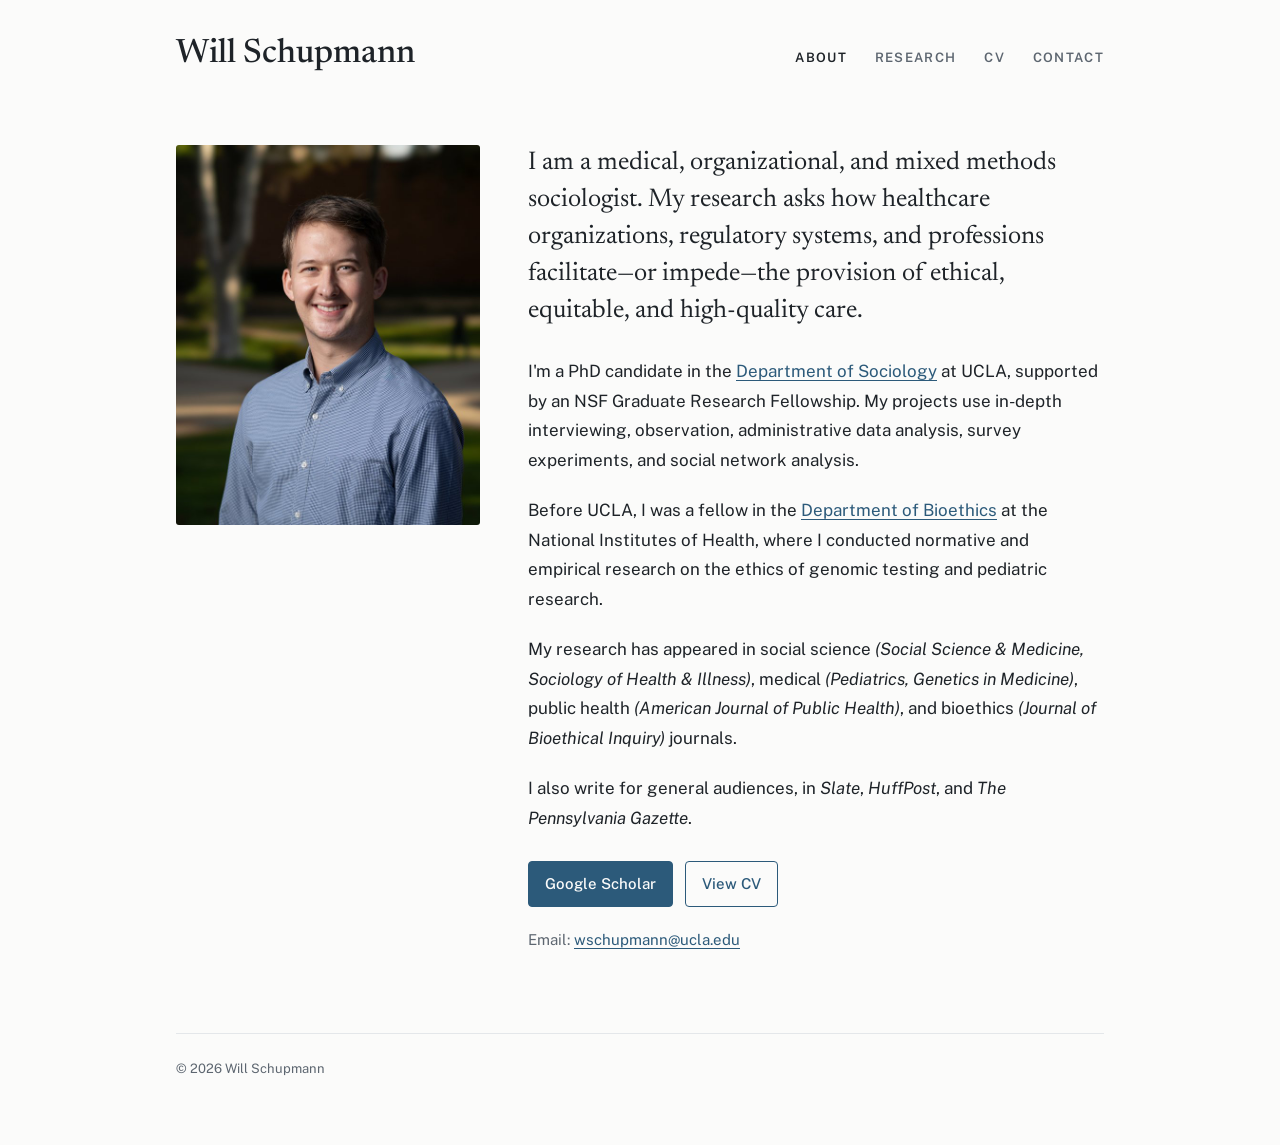
==== index.html @ db83c5e3 "Add files via upload" ====
<!doctype html>
<html lang="en">
<head>
<meta charset="utf-8">
<meta name="viewport" content="width=device-width, initial-scale=1, viewport-fit=cover">
<title>Will Schupmann</title>
<meta name="description" content="Will Schupmann is a PhD candidate in Sociology at UCLA studying healthcare, inequality, and bioethics.">
<link rel="preconnect" href="https://fonts.googleapis.com">
<link rel="preconnect" href="https://fonts.gstatic.com" crossorigin>
<link rel="stylesheet" href="https://fonts.googleapis.com/css2?family=Newsreader:opsz,wght@6..72,400;6..72,500&family=Public+Sans:wght@400;500;600&display=swap">
<style>
/* Layout: top bar (name left, page links right); a hero pairing a large portrait with the opening statement; then plain sections in one reading column. */
:root {
  --bg: #fbfbfa;
  --fg: #1e2328;
  --muted: #5d6670;
  --rule: #e4e7ea;
  --accent: #2c5a7a;
  --display: "Newsreader", "Iowan Old Style", Georgia, serif;
  --body: "Public Sans", -apple-system, "Segoe UI", Helvetica, Arial, sans-serif;
}
@media (prefers-color-scheme: dark) {
  :root:not([data-theme="light"]) { --bg: #15181b; --fg: #e4e7ea; --muted: #9aa3ad; --rule: #2b3036; --accent: #8db8d6; color-scheme: dark; }
}
:root[data-theme="dark"] { --bg: #15181b; --fg: #e4e7ea; --muted: #9aa3ad; --rule: #2b3036; --accent: #8db8d6; color-scheme: dark; }

* { box-sizing: border-box; }
html { scroll-behavior: smooth; }
@media (prefers-reduced-motion: reduce) { html { scroll-behavior: auto; } }
body { margin: 0; background: var(--bg); color: var(--fg); font-family: var(--body); font-size: 1.0625rem; line-height: 1.75; -webkit-font-smoothing: antialiased; }
a { color: var(--accent); text-decoration-thickness: 1px; text-underline-offset: 0.2em; }
a:hover { text-decoration-thickness: 2px; }
a:focus-visible { outline: 2px solid var(--accent); outline-offset: 3px; border-radius: 2px; }
p { margin: 0; }

.page { max-width: 62rem; margin: 0 auto; padding-inline: 2rem; padding-block: 2.25rem 4rem; }

/* Top bar */
.top { display: flex; flex-wrap: wrap; align-items: baseline; justify-content: space-between; gap: 0.75rem 2rem; }
.name { font-family: var(--display); font-weight: 500; font-size: 2.1rem; line-height: 1.1; margin: 0; }
.name a { color: var(--fg); text-decoration: none; }
.nav { display: flex; flex-wrap: wrap; gap: 0.4rem 1.75rem; font-size: 0.8125rem; font-weight: 600; letter-spacing: 0.1em; text-transform: uppercase; }
.nav a { color: var(--muted); text-decoration: none; }
.nav a:hover { color: var(--fg); }

/* Hero */
.hero { display: grid; grid-template-columns: minmax(0, 19rem) minmax(0, 1fr); gap: 3rem; align-items: start; margin-top: 4.5rem; scroll-margin-top: 2rem; }
.photo { width: 100%; height: auto; aspect-ratio: 4 / 5; object-fit: cover; border-radius: 3px; display: block; background: var(--rule); }
.hero-text { display: grid; gap: 1.25rem; min-width: 0; }
.lede { font-family: var(--display); font-size: 1.6rem; line-height: 1.45; text-wrap: pretty; margin-bottom: 0.4rem; }
.links { display: flex; flex-wrap: wrap; gap: 0.4rem 1.25rem; font-size: 0.9375rem; padding-top: 0.25rem; }

/* Sections */
main { display: grid; gap: 4.5rem; margin-top: 6rem; max-width: 42rem; }
section { display: grid; gap: 1.25rem; scroll-margin-top: 2rem; }
h2 { font-size: 0.75rem; font-weight: 600; letter-spacing: 0.14em; text-transform: uppercase; color: var(--muted); margin: 0; }
.projects { display: grid; gap: 2.75rem; margin: 0.75rem 0 0; padding: 0; list-style: none; }
.projects h3 { font-family: var(--display); font-weight: 500; font-size: 1.35rem; line-height: 1.3; margin: 0 0 0.6rem; text-wrap: balance; }
.cta { display: flex; flex-wrap: wrap; gap: 0.75rem; margin-top: 0.5rem; }
.btn { display: inline-block; text-decoration: none; font-size: 0.9375rem; font-weight: 500; padding: 0.55rem 1rem; border: 1px solid var(--accent); border-radius: 4px; color: var(--accent); }
.btn.primary { background: var(--accent); color: var(--bg); }
.btn:hover { text-decoration: none; filter: brightness(1.08); }

footer { margin-top: 5rem; font-size: 0.8125rem; color: var(--muted); padding-top: 1.5rem; border-top: 1px solid var(--rule); }

@media (max-width: 760px) {
  .page { padding-inline: 1.25rem; padding-block: 1.75rem 3rem; }
  .top { flex-direction: column; align-items: start; }
  .name { font-size: 1.85rem; }
  .nav { gap: 0.4rem 1.25rem; }
  .hero { grid-template-columns: minmax(0, 1fr); gap: 1.75rem; margin-top: 2.5rem; }
  .photo { max-width: 15rem; }
  .lede { font-size: 1.3rem; }
  main { margin-top: 4rem; gap: 3.5rem; }
}

.pubs { display: grid; gap: 1.25rem; }
.email { font-size: 0.9375rem; color: var(--muted); }
.page-title { font-family: var(--display); font-weight: 500; font-size: 2.2rem; line-height: 1.2; margin: 4.5rem 0 0; }
.research main { margin-top: 1.5rem; }
.nav a[aria-current="page"] { color: var(--fg); }
</style>
</head>
<body>
<div class="page">
  <header class="top">
    <p class="name"><a href="./">Will Schupmann</a></p>
    <nav class="nav" aria-label="Pages">
      <a href="./" aria-current="page">About</a>
      <a href="research.html">Research</a>
      <a href="cv.pdf" target="_blank" rel="noopener">CV</a>
      <a href="mailto:wschupmann@ucla.edu">Contact</a>
    </nav>
  </header>

  <section class="hero" id="about">
    <img class="photo" src="headshot.jpg" alt="Portrait of Will Schupmann" width="640" height="800">
    <div class="hero-text">
      <p class="lede">I am a medical, organizational, and mixed methods sociologist. My research asks how healthcare organizations, regulatory systems, and professions facilitate&mdash;or impede&mdash;the provision of ethical, equitable, and high-quality care.</p>
      <p>I'm a PhD candidate in the <a href="https://soc.ucla.edu/person/will-schupmann-2/">Department of Sociology</a> at UCLA, supported by an NSF Graduate Research Fellowship. My projects use in-depth interviewing, observation, administrative data analysis, survey experiments, and social network analysis.</p>
      <p>Before UCLA, I was a fellow in the <a href="https://www.bioethics.nih.gov/">Department of Bioethics</a> at the National Institutes of Health, where I conducted normative and empirical research on the ethics of genomic testing and pediatric research.</p>
      <div class="pubs" id="publications">
      <p>My research has appeared in social science <em>(Social Science &amp; Medicine, Sociology of Health &amp; Illness)</em>, medical <em>(Pediatrics, Genetics in Medicine)</em>, public health <em>(American Journal of Public Health)</em>, and bioethics <em>(Journal of Bioethical Inquiry)</em> journals.</p>
      <p>I also write for general audiences, in <em>Slate</em>, <em>HuffPost</em>, and <em>The Pennsylvania Gazette</em>.</p>
      <div class="cta">
        <a class="btn primary" href="https://scholar.google.com/citations?user=e-PGYxwAAAAJ&amp;hl=en">Google Scholar</a>
        <a class="btn" href="cv.pdf" target="_blank" rel="noopener">View CV</a>
      </div>
      <p class="email">Email: <a href="mailto:wschupmann@ucla.edu">wschupmann@ucla.edu</a></p>
      </div>
    </div>
  </section>

  <footer>&copy; 2026 Will Schupmann</footer>
</div>
</body>
</html>
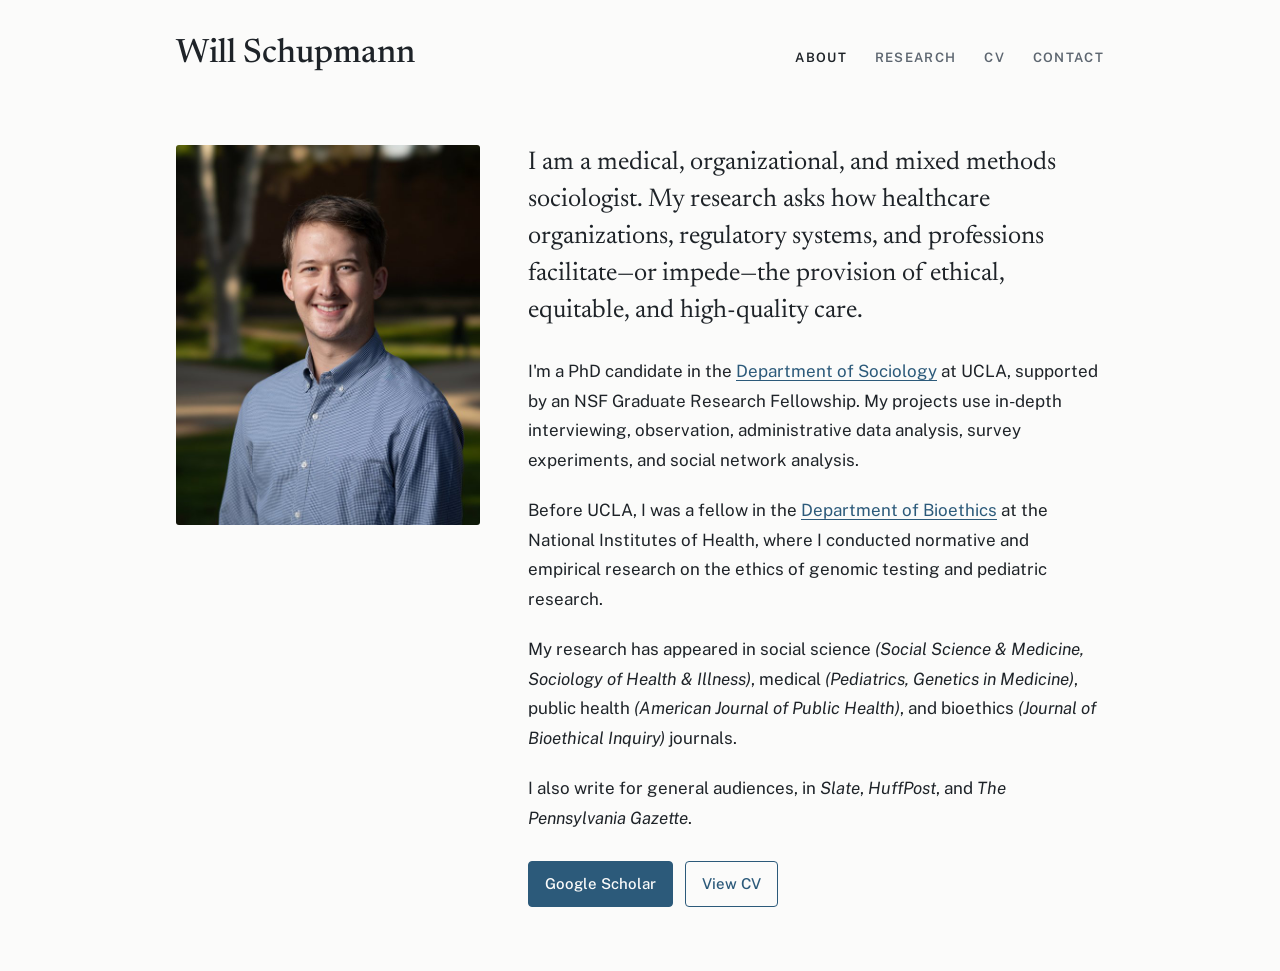
==== commit 97bdb4e4: "Add files via upload" ====
--- a/index.html
+++ b/index.html
@@ -77,7 +77,7 @@
 .pubs { display: grid; gap: 1.25rem; }
 .email { font-size: 0.9375rem; color: var(--muted); }
 .page-title { font-family: var(--display); font-weight: 500; font-size: 2.2rem; line-height: 1.2; margin: 4.5rem 0 0; }
-.research main { margin-top: 1.5rem; }
+.research main { margin-top: 1.5rem; max-width: none; }
 .nav a[aria-current="page"] { color: var(--fg); }
 </style>
 </head>
@@ -89,7 +89,7 @@
       <a href="./" aria-current="page">About</a>
       <a href="research.html">Research</a>
       <a href="cv.pdf" target="_blank" rel="noopener">CV</a>
-      <a href="mailto:wschupmann@ucla.edu">Contact</a>
+      <a href="contact.html">Contact</a>
     </nav>
   </header>
 
@@ -106,12 +106,11 @@
         <a class="btn primary" href="https://scholar.google.com/citations?user=e-PGYxwAAAAJ&amp;hl=en">Google Scholar</a>
         <a class="btn" href="cv.pdf" target="_blank" rel="noopener">View CV</a>
       </div>
-      <p class="email">Email: <a href="mailto:wschupmann@ucla.edu">wschupmann@ucla.edu</a></p>
       </div>
     </div>
   </section>
-
-  <footer>&copy; 2026 Will Schupmann</footer>
 </div>
+<script data-goatcounter="https://willschupmann.goatcounter.com/count"
+        async src="https://gc.zgo.at/count.js"></script>
 </body>
 </html>
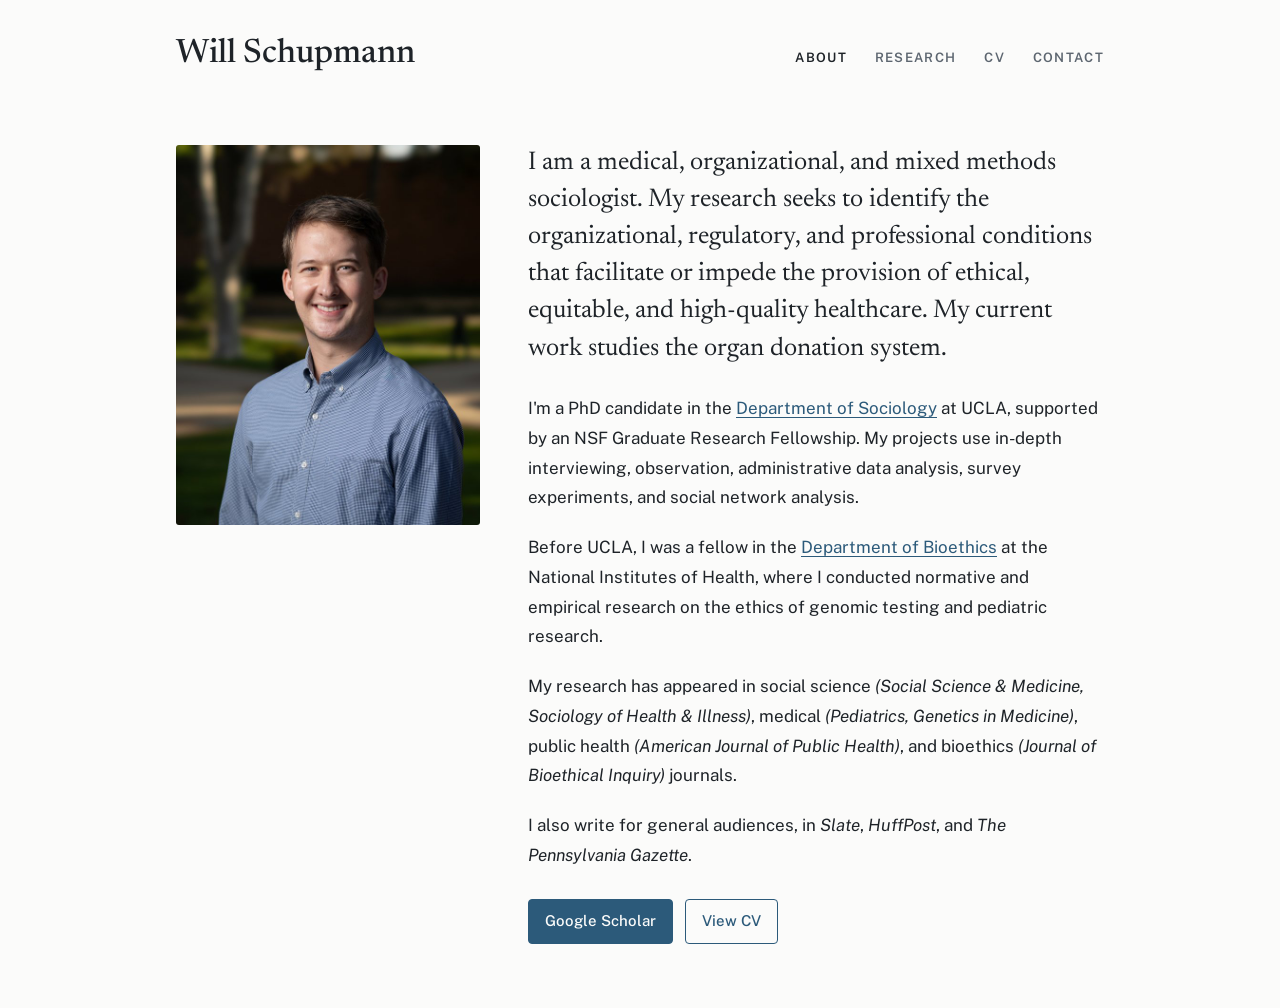
==== commit a60183ba: "Update index.html" ====
--- a/index.html
+++ b/index.html
@@ -96,7 +96,7 @@
   <section class="hero" id="about">
     <img class="photo" src="headshot.jpg" alt="Portrait of Will Schupmann" width="640" height="800">
     <div class="hero-text">
-      <p class="lede">I am a medical, organizational, and mixed methods sociologist. My research asks how healthcare organizations, regulatory systems, and professions facilitate&mdash;or impede&mdash;the provision of ethical, equitable, and high-quality care.</p>
+      <p class="lede">I am a medical, organizational, and mixed methods sociologist. My research seeks to identify the organizational, regulatory, and professional conditions that facilitate or impede the provision of ethical, equitable, and high-quality healthcare. My current work studies the organ donation system.</p>
       <p>I'm a PhD candidate in the <a href="https://soc.ucla.edu/person/will-schupmann-2/">Department of Sociology</a> at UCLA, supported by an NSF Graduate Research Fellowship. My projects use in-depth interviewing, observation, administrative data analysis, survey experiments, and social network analysis.</p>
       <p>Before UCLA, I was a fellow in the <a href="https://www.bioethics.nih.gov/">Department of Bioethics</a> at the National Institutes of Health, where I conducted normative and empirical research on the ethics of genomic testing and pediatric research.</p>
       <div class="pubs" id="publications">
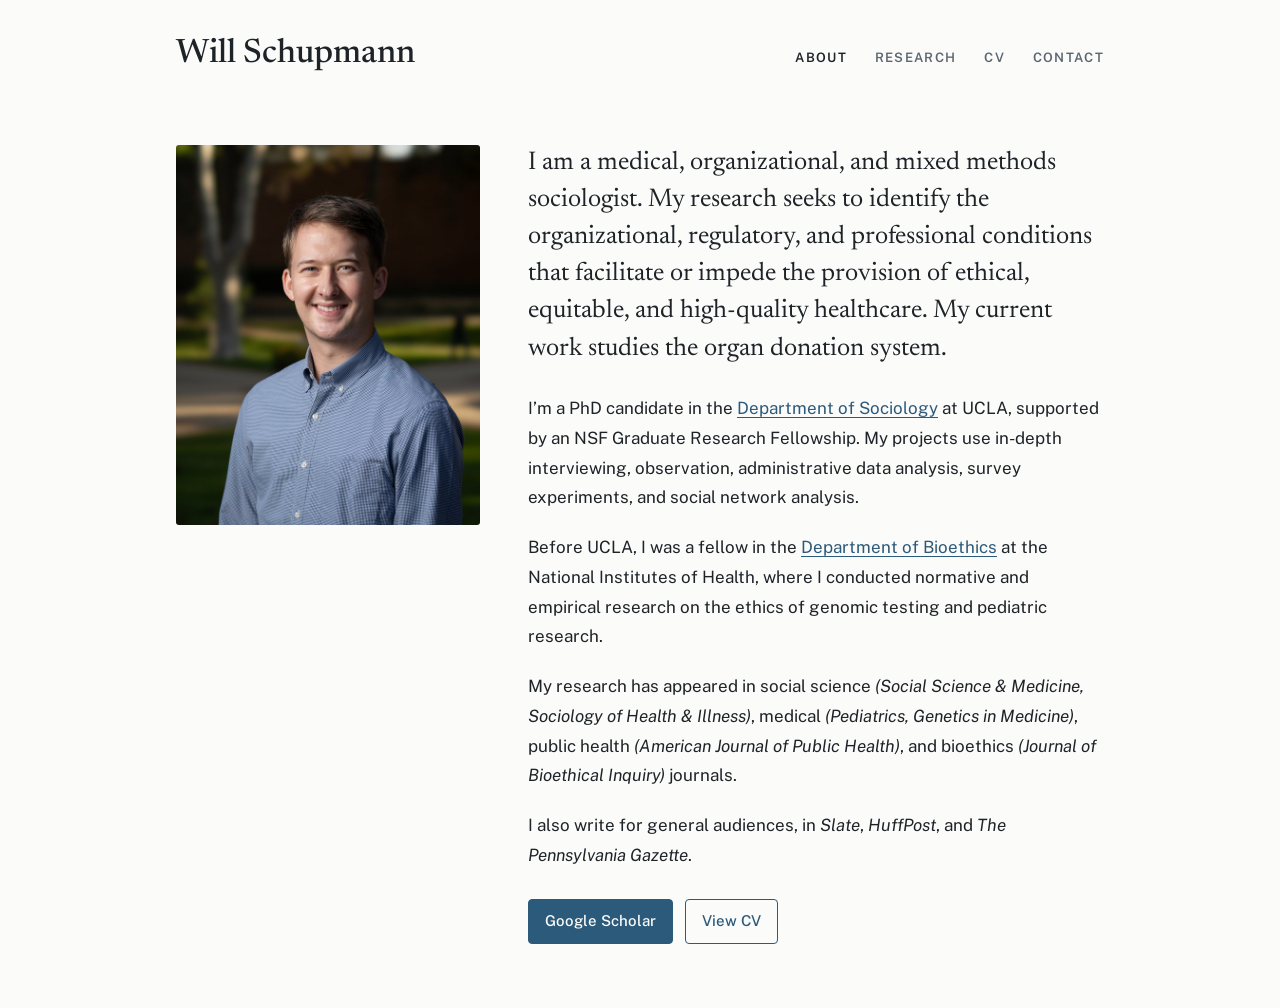
==== commit 9740beed: "revision for readability" ====
--- a/index.html
+++ b/index.html
@@ -1,116 +1,85 @@
 <!doctype html>
 <html lang="en">
 <head>
-<meta charset="utf-8">
-<meta name="viewport" content="width=device-width, initial-scale=1, viewport-fit=cover">
-<title>Will Schupmann</title>
-<meta name="description" content="Will Schupmann is a PhD candidate in Sociology at UCLA studying healthcare, inequality, and bioethics.">
-<link rel="preconnect" href="https://fonts.googleapis.com">
-<link rel="preconnect" href="https://fonts.gstatic.com" crossorigin>
-<link rel="stylesheet" href="https://fonts.googleapis.com/css2?family=Newsreader:opsz,wght@6..72,400;6..72,500&family=Public+Sans:wght@400;500;600&display=swap">
-<style>
-/* Layout: top bar (name left, page links right); a hero pairing a large portrait with the opening statement; then plain sections in one reading column. */
-:root {
-  --bg: #fbfbfa;
-  --fg: #1e2328;
-  --muted: #5d6670;
-  --rule: #e4e7ea;
-  --accent: #2c5a7a;
-  --display: "Newsreader", "Iowan Old Style", Georgia, serif;
-  --body: "Public Sans", -apple-system, "Segoe UI", Helvetica, Arial, sans-serif;
-}
-@media (prefers-color-scheme: dark) {
-  :root:not([data-theme="light"]) { --bg: #15181b; --fg: #e4e7ea; --muted: #9aa3ad; --rule: #2b3036; --accent: #8db8d6; color-scheme: dark; }
-}
-:root[data-theme="dark"] { --bg: #15181b; --fg: #e4e7ea; --muted: #9aa3ad; --rule: #2b3036; --accent: #8db8d6; color-scheme: dark; }
-
-* { box-sizing: border-box; }
-html { scroll-behavior: smooth; }
-@media (prefers-reduced-motion: reduce) { html { scroll-behavior: auto; } }
-body { margin: 0; background: var(--bg); color: var(--fg); font-family: var(--body); font-size: 1.0625rem; line-height: 1.75; -webkit-font-smoothing: antialiased; }
-a { color: var(--accent); text-decoration-thickness: 1px; text-underline-offset: 0.2em; }
-a:hover { text-decoration-thickness: 2px; }
-a:focus-visible { outline: 2px solid var(--accent); outline-offset: 3px; border-radius: 2px; }
-p { margin: 0; }
-
-.page { max-width: 62rem; margin: 0 auto; padding-inline: 2rem; padding-block: 2.25rem 4rem; }
-
-/* Top bar */
-.top { display: flex; flex-wrap: wrap; align-items: baseline; justify-content: space-between; gap: 0.75rem 2rem; }
-.name { font-family: var(--display); font-weight: 500; font-size: 2.1rem; line-height: 1.1; margin: 0; }
-.name a { color: var(--fg); text-decoration: none; }
-.nav { display: flex; flex-wrap: wrap; gap: 0.4rem 1.75rem; font-size: 0.8125rem; font-weight: 600; letter-spacing: 0.1em; text-transform: uppercase; }
-.nav a { color: var(--muted); text-decoration: none; }
-.nav a:hover { color: var(--fg); }
-
-/* Hero */
-.hero { display: grid; grid-template-columns: minmax(0, 19rem) minmax(0, 1fr); gap: 3rem; align-items: start; margin-top: 4.5rem; scroll-margin-top: 2rem; }
-.photo { width: 100%; height: auto; aspect-ratio: 4 / 5; object-fit: cover; border-radius: 3px; display: block; background: var(--rule); }
-.hero-text { display: grid; gap: 1.25rem; min-width: 0; }
-.lede { font-family: var(--display); font-size: 1.6rem; line-height: 1.45; text-wrap: pretty; margin-bottom: 0.4rem; }
-.links { display: flex; flex-wrap: wrap; gap: 0.4rem 1.25rem; font-size: 0.9375rem; padding-top: 0.25rem; }
-
-/* Sections */
-main { display: grid; gap: 4.5rem; margin-top: 6rem; max-width: 42rem; }
-section { display: grid; gap: 1.25rem; scroll-margin-top: 2rem; }
-h2 { font-size: 0.75rem; font-weight: 600; letter-spacing: 0.14em; text-transform: uppercase; color: var(--muted); margin: 0; }
-.projects { display: grid; gap: 2.75rem; margin: 0.75rem 0 0; padding: 0; list-style: none; }
-.projects h3 { font-family: var(--display); font-weight: 500; font-size: 1.35rem; line-height: 1.3; margin: 0 0 0.6rem; text-wrap: balance; }
-.cta { display: flex; flex-wrap: wrap; gap: 0.75rem; margin-top: 0.5rem; }
-.btn { display: inline-block; text-decoration: none; font-size: 0.9375rem; font-weight: 500; padding: 0.55rem 1rem; border: 1px solid var(--accent); border-radius: 4px; color: var(--accent); }
-.btn.primary { background: var(--accent); color: var(--bg); }
-.btn:hover { text-decoration: none; filter: brightness(1.08); }
-
-footer { margin-top: 5rem; font-size: 0.8125rem; color: var(--muted); padding-top: 1.5rem; border-top: 1px solid var(--rule); }
-
-@media (max-width: 760px) {
-  .page { padding-inline: 1.25rem; padding-block: 1.75rem 3rem; }
-  .top { flex-direction: column; align-items: start; }
-  .name { font-size: 1.85rem; }
-  .nav { gap: 0.4rem 1.25rem; }
-  .hero { grid-template-columns: minmax(0, 1fr); gap: 1.75rem; margin-top: 2.5rem; }
-  .photo { max-width: 15rem; }
-  .lede { font-size: 1.3rem; }
-  main { margin-top: 4rem; gap: 3.5rem; }
-}
-
-.pubs { display: grid; gap: 1.25rem; }
-.email { font-size: 0.9375rem; color: var(--muted); }
-.page-title { font-family: var(--display); font-weight: 500; font-size: 2.2rem; line-height: 1.2; margin: 4.5rem 0 0; }
-.research main { margin-top: 1.5rem; max-width: none; }
-.nav a[aria-current="page"] { color: var(--fg); }
-</style>
+  <meta charset="utf-8">
+  <meta name="viewport" content="width=device-width, initial-scale=1">
+  <title>Will Schupmann</title>
+  <meta name="description" content="Will Schupmann is a PhD candidate in Sociology at UCLA studying healthcare, inequality, and bioethics.">
+  <link rel="stylesheet" href="https://fonts.googleapis.com/css2?family=Newsreader:opsz,wght@6..72,400;6..72,500&family=Public+Sans:wght@400;500;600&display=swap">
+  <link rel="stylesheet" href="style.css">
 </head>
 <body>
 <div class="page">
+
+  <!-- ===================== TOP BAR ===================== -->
   <header class="top">
     <p class="name"><a href="./">Will Schupmann</a></p>
-    <nav class="nav" aria-label="Pages">
+    <nav class="nav">
       <a href="./" aria-current="page">About</a>
       <a href="research.html">Research</a>
-      <a href="cv.pdf" target="_blank" rel="noopener">CV</a>
+      <a href="cv.pdf" target="_blank">CV</a>
       <a href="contact.html">Contact</a>
     </nav>
   </header>
 
-  <section class="hero" id="about">
-    <img class="photo" src="headshot.jpg" alt="Portrait of Will Schupmann" width="640" height="800">
+
+  <!-- ===================== PHOTO + ABOUT ===================== -->
+  <section class="hero">
+
+    <img class="photo" src="headshot.jpg" alt="Portrait of Will Schupmann">
+
     <div class="hero-text">
-      <p class="lede">I am a medical, organizational, and mixed methods sociologist. My research seeks to identify the organizational, regulatory, and professional conditions that facilitate or impede the provision of ethical, equitable, and high-quality healthcare. My current work studies the organ donation system.</p>
-      <p>I'm a PhD candidate in the <a href="https://soc.ucla.edu/person/will-schupmann-2/">Department of Sociology</a> at UCLA, supported by an NSF Graduate Research Fellowship. My projects use in-depth interviewing, observation, administrative data analysis, survey experiments, and social network analysis.</p>
-      <p>Before UCLA, I was a fellow in the <a href="https://www.bioethics.nih.gov/">Department of Bioethics</a> at the National Institutes of Health, where I conducted normative and empirical research on the ethics of genomic testing and pediatric research.</p>
-      <div class="pubs" id="publications">
-      <p>My research has appeared in social science <em>(Social Science &amp; Medicine, Sociology of Health &amp; Illness)</em>, medical <em>(Pediatrics, Genetics in Medicine)</em>, public health <em>(American Journal of Public Health)</em>, and bioethics <em>(Journal of Bioethical Inquiry)</em> journals.</p>
-      <p>I also write for general audiences, in <em>Slate</em>, <em>HuffPost</em>, and <em>The Pennsylvania Gazette</em>.</p>
-      <div class="cta">
-        <a class="btn primary" href="https://scholar.google.com/citations?user=e-PGYxwAAAAJ&amp;hl=en">Google Scholar</a>
-        <a class="btn" href="cv.pdf" target="_blank" rel="noopener">View CV</a>
+
+      <!-- Opening statement (shown in large type) -->
+      <p class="lede">
+        I am a medical, organizational, and mixed methods sociologist.
+        My research seeks to identify the organizational, regulatory, and
+        professional conditions that facilitate or impede the provision of
+        ethical, equitable, and high-quality healthcare. My current work
+        studies the organ donation system.
+      </p>
+
+      <p>
+        I’m a PhD candidate in the
+        <a href="https://soc.ucla.edu/person/will-schupmann-2/">Department of Sociology</a>
+        at UCLA, supported by an NSF Graduate Research Fellowship. My projects
+        use in-depth interviewing, observation, administrative data analysis,
+        survey experiments, and social network analysis.
+      </p>
+
+      <p>
+        Before UCLA, I was a fellow in the
+        <a href="https://www.bioethics.nih.gov/">Department of Bioethics</a>
+        at the National Institutes of Health, where I conducted normative and
+        empirical research on the ethics of genomic testing and pediatric
+        research.
+      </p>
+
+      <p>
+        My research has appeared in social science
+        <em>(Social Science &amp; Medicine, Sociology of Health &amp; Illness)</em>,
+        medical <em>(Pediatrics, Genetics in Medicine)</em>,
+        public health <em>(American Journal of Public Health)</em>,
+        and bioethics <em>(Journal of Bioethical Inquiry)</em> journals.
+      </p>
+
+      <p>
+        I also write for general audiences, in <em>Slate</em>,
+        <em>HuffPost</em>, and <em>The Pennsylvania Gazette</em>.
+      </p>
+
+      <!-- Buttons -->
+      <div class="buttons">
+        <a class="btn primary" href="https://scholar.google.com/citations?user=e-PGYxwAAAAJ&hl=en">Google Scholar</a>
+        <a class="btn" href="cv.pdf" target="_blank">View CV</a>
       </div>
-      </div>
+
     </div>
   </section>
+
 </div>
-<script data-goatcounter="https://willschupmann.goatcounter.com/count"
-        async src="https://gc.zgo.at/count.js"></script>
+
+<!-- Visitor statistics (GoatCounter). Leave this as is. -->
+<script data-goatcounter="https://willschupmann.goatcounter.com/count" async src="https://gc.zgo.at/count.js"></script>
 </body>
 </html>
--- a/style.css
+++ b/style.css
@@ -0,0 +1,243 @@
+/* ==========================================================
+   Styles for willschupmann.com
+   Shared by every page. You rarely need to edit this file.
+   ========================================================== */
+
+
+/* ---------- Colors and fonts ---------- */
+
+:root {
+  --bg: #fbfbfa;          /* page background */
+  --fg: #1e2328;          /* main text */
+  --muted: #5d6670;       /* gray text (menu) */
+  --rule: #e4e7ea;        /* light gray (photo placeholder) */
+  --accent: #2c5a7a;      /* links and buttons */
+  --display: "Newsreader", "Iowan Old Style", Georgia, serif;
+  --body: "Public Sans", -apple-system, "Segoe UI", Helvetica, Arial, sans-serif;
+}
+
+/* Dark mode colors (used when a visitor's device is in dark mode) */
+@media (prefers-color-scheme: dark) {
+  :root {
+    --bg: #15181b;
+    --fg: #e4e7ea;
+    --muted: #9aa3ad;
+    --rule: #2b3036;
+    --accent: #8db8d6;
+    color-scheme: dark;
+  }
+}
+
+
+/* ---------- Basics ---------- */
+
+* {
+  box-sizing: border-box;
+}
+
+body {
+  margin: 0;
+  background: var(--bg);
+  color: var(--fg);
+  font-family: var(--body);
+  font-size: 1.0625rem;
+  line-height: 1.75;
+  -webkit-font-smoothing: antialiased;
+}
+
+p {
+  margin: 0;
+}
+
+a {
+  color: var(--accent);
+  text-decoration-thickness: 1px;
+  text-underline-offset: 0.2em;
+}
+
+a:hover {
+  text-decoration-thickness: 2px;
+}
+
+a:focus-visible {
+  outline: 2px solid var(--accent);
+  outline-offset: 3px;
+  border-radius: 2px;
+}
+
+.page {
+  max-width: 62rem;
+  margin: 0 auto;
+  padding: 2.25rem 2rem 4rem;
+}
+
+
+/* ---------- Top bar: name and menu ---------- */
+
+.top {
+  display: flex;
+  flex-wrap: wrap;
+  align-items: baseline;
+  justify-content: space-between;
+  gap: 0.75rem 2rem;
+}
+
+.name {
+  font-family: var(--display);
+  font-weight: 500;
+  font-size: 2.1rem;
+  line-height: 1.1;
+  margin: 0;
+}
+
+.name a {
+  color: var(--fg);
+  text-decoration: none;
+}
+
+.nav {
+  display: flex;
+  flex-wrap: wrap;
+  gap: 0.4rem 1.75rem;
+  font-size: 0.8125rem;
+  font-weight: 600;
+  letter-spacing: 0.1em;
+  text-transform: uppercase;
+}
+
+.nav a {
+  color: var(--muted);
+  text-decoration: none;
+}
+
+.nav a:hover,
+.nav a[aria-current="page"] {
+  color: var(--fg);
+}
+
+
+/* ---------- Home page: photo beside text ---------- */
+
+.hero {
+  display: grid;
+  grid-template-columns: minmax(0, 19rem) minmax(0, 1fr);
+  gap: 3rem;
+  align-items: start;
+  margin-top: 4.5rem;
+}
+
+.photo {
+  width: 100%;
+  height: auto;
+  aspect-ratio: 4 / 5;
+  object-fit: cover;
+  border-radius: 3px;
+  display: block;
+  background: var(--rule);
+}
+
+.hero-text {
+  display: grid;
+  gap: 1.25rem;
+  min-width: 0;
+}
+
+/* The large opening statement */
+.lede {
+  font-family: var(--display);
+  font-size: 1.6rem;
+  line-height: 1.45;
+  text-wrap: pretty;
+  margin-bottom: 0.4rem;
+}
+
+
+/* ---------- Buttons ---------- */
+
+.buttons {
+  display: flex;
+  flex-wrap: wrap;
+  gap: 0.75rem;
+  margin-top: 0.5rem;
+}
+
+.btn {
+  display: inline-block;
+  text-decoration: none;
+  font-size: 0.9375rem;
+  font-weight: 500;
+  padding: 0.55rem 1rem;
+  border: 1px solid var(--accent);
+  border-radius: 4px;
+  color: var(--accent);
+}
+
+.btn.primary {
+  background: var(--accent);
+  color: var(--bg);
+}
+
+.btn:hover {
+  filter: brightness(1.08);
+}
+
+
+/* ---------- Inner pages (Research, Contact) ---------- */
+
+.page-title {
+  font-family: var(--display);
+  font-weight: 500;
+  font-size: 2.2rem;
+  line-height: 1.2;
+  margin: 4.5rem 0 1.5rem;
+}
+
+.content {
+  display: grid;
+  gap: 1.25rem;
+}
+
+.project {
+  margin-top: 2rem;
+}
+
+.project h2 {
+  font-family: var(--display);
+  font-weight: 500;
+  font-size: 1.35rem;
+  line-height: 1.3;
+  margin: 0 0 0.6rem;
+}
+
+
+/* ---------- Phones and small screens ---------- */
+
+@media (max-width: 760px) {
+  .page {
+    padding: 1.75rem 1.25rem 3rem;
+  }
+  .top {
+    flex-direction: column;
+    align-items: start;
+  }
+  .name {
+    font-size: 1.85rem;
+  }
+  .nav {
+    gap: 0.4rem 1.25rem;
+  }
+  .hero {
+    grid-template-columns: minmax(0, 1fr);
+    gap: 1.75rem;
+    margin-top: 2.5rem;
+  }
+  .photo {
+    max-width: 15rem;
+  }
+  .lede {
+    font-size: 1.3rem;
+  }
+  .page-title {
+    margin-top: 2.5rem;
+  }
+}
